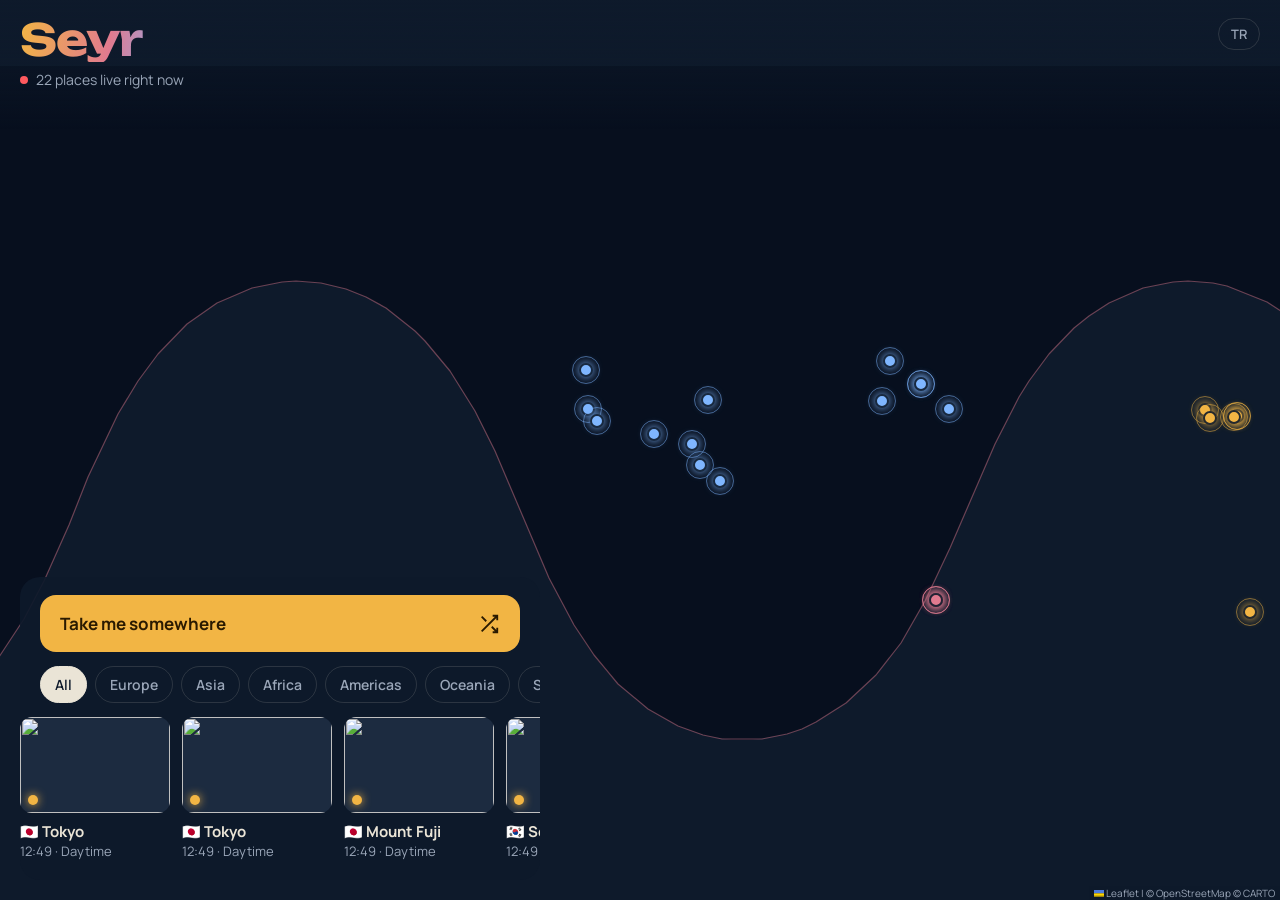
==== seyr/index.html @ b171900d "Seyr uygulamasını /seyr altına ekle Kaynak: github.com/kod34x-png/ilk-uygulama  Co-Authored-By: Clau" ====
<!doctype html>
<html lang="tr">
<head>
  <meta charset="utf-8">
  <meta name="viewport" content="width=device-width, initial-scale=1, viewport-fit=cover">
  <title>Seyr — Dünyayı canlı izle</title>
  <meta name="description" content="Dünyanın meydanlarını, sahillerini ve şehirlerini şu an, canlı izle.">
  <meta name="theme-color" content="#0E1A2B">
  <meta name="apple-mobile-web-app-capable" content="yes">
  <meta name="mobile-web-app-capable" content="yes">
  <meta name="apple-mobile-web-app-status-bar-style" content="black-translucent">
  <meta name="apple-mobile-web-app-title" content="Seyr">
  <meta property="og:title" content="Seyr — Dünyayı canlı izle">
  <meta property="og:description" content="Dünyanın meydanlarını şu an, canlı izle.">
  <meta property="og:image" content="https://kod34x-png.github.io/seyr/icons/og.png">
  <link rel="manifest" href="manifest.webmanifest">
  <link rel="icon" href="icons/icon-192.png">
  <link rel="apple-touch-icon" href="icons/apple-touch-icon.png">
  <link rel="preconnect" href="https://fonts.googleapis.com">
  <link rel="preconnect" href="https://fonts.gstatic.com" crossorigin>
  <link href="https://fonts.googleapis.com/css2?family=Manrope:wght@400;500;600;700&family=Unbounded:wght@500;700&display=swap" rel="stylesheet">
  <link rel="stylesheet" href="lib/leaflet/leaflet.css">
  <link rel="stylesheet" href="style.css">
</head>
<body>
  <main id="home" aria-label="Harita">
    <div id="map" aria-hidden="true"></div>

    <header class="brand">
      <div>
        <h1 class="wordmark">Seyr</h1>
        <p class="live-line" id="liveLine"></p>
      </div>
      <button class="lang" id="langBtn" type="button" aria-label="Dili değiştir">EN</button>
    </header>

    <section class="sheet" aria-label="Yerler">
      <button class="go" id="goRandom" type="button"></button>
      <div class="chips" id="chips" role="tablist"></div>
      <div class="strip" id="strip"></div>
      <p class="empty" id="empty" hidden></p>
    </section>
  </main>

  <div id="player" hidden>
    <div class="feed" id="feed"></div>
    <nav class="topbar" aria-label="Gezinme">
      <button class="icon-btn" id="backBtn" type="button" aria-label="Geri">
        <svg viewBox="0 0 24 24" aria-hidden="true"><path d="M15 5l-7 7 7 7"/></svg>
      </button>
      <div class="topbar-title" id="topTitle"></div>
      <button class="icon-btn" id="homeBtn" type="button" aria-label="Haritaya dön">
        <svg viewBox="0 0 24 24" aria-hidden="true"><circle cx="12" cy="12" r="8.5"/><path d="M3.5 12h17M12 3.5c2.6 2.4 3.8 5.3 3.8 8.5s-1.2 6.1-3.8 8.5c-2.6-2.4-3.8-5.3-3.8-8.5s1.2-6.1 3.8-8.5z"/></svg>
      </button>
    </nav>
    <div class="hint" id="hint" hidden></div>
  </div>

  <div class="toast" id="toast" role="status" aria-live="polite"></div>

  <script src="lib/leaflet/leaflet.js"></script>
  <script src="cams.js"></script>
  <script src="app.js"></script>
</body>
</html>
---- seyr/lib/leaflet/leaflet.css ----
/* required styles */

.leaflet-pane,
.leaflet-tile,
.leaflet-marker-icon,
.leaflet-marker-shadow,
.leaflet-tile-container,
.leaflet-pane > svg,
.leaflet-pane > canvas,
.leaflet-zoom-box,
.leaflet-image-layer,
.leaflet-layer {
	position: absolute;
	left: 0;
	top: 0;
	}
.leaflet-container {
	overflow: hidden;
	}
.leaflet-tile,
.leaflet-marker-icon,
.leaflet-marker-shadow {
	-webkit-user-select: none;
	   -moz-user-select: none;
	        user-select: none;
	  -webkit-user-drag: none;
	}
/* Prevents IE11 from highlighting tiles in blue */
.leaflet-tile::selection {
	background: transparent;
}
/* Safari renders non-retina tile on retina better with this, but Chrome is worse */
.leaflet-safari .leaflet-tile {
	image-rendering: -webkit-optimize-contrast;
	}
/* hack that prevents hw layers "stretching" when loading new tiles */
.leaflet-safari .leaflet-tile-container {
	width: 1600px;
	height: 1600px;
	-webkit-transform-origin: 0 0;
	}
.leaflet-marker-icon,
.leaflet-marker-shadow {
	display: block;
	}
/* .leaflet-container svg: reset svg max-width decleration shipped in Joomla! (joomla.org) 3.x */
/* .leaflet-container img: map is broken in FF if you have max-width: 100% on tiles */
.leaflet-container .leaflet-overlay-pane svg {
	max-width: none !important;
	max-height: none !important;
	}
.leaflet-container .leaflet-marker-pane img,
.leaflet-container .leaflet-shadow-pane img,
.leaflet-container .leaflet-tile-pane img,
.leaflet-container img.leaflet-image-layer,
.leaflet-container .leaflet-tile {
	max-width: none !important;
	max-height: none !important;
	width: auto;
	padding: 0;
	}

.leaflet-container img.leaflet-tile {
	/* See: https://bugs.chromium.org/p/chromium/issues/detail?id=600120 */
	mix-blend-mode: plus-lighter;
}

.leaflet-container.leaflet-touch-zoom {
	-ms-touch-action: pan-x pan-y;
	touch-action: pan-x pan-y;
	}
.leaflet-container.leaflet-touch-drag {
	-ms-touch-action: pinch-zoom;
	/* Fallback for FF which doesn't support pinch-zoom */
	touch-action: none;
	touch-action: pinch-zoom;
}
.leaflet-container.leaflet-touch-drag.leaflet-touch-zoom {
	-ms-touch-action: none;
	touch-action: none;
}
.leaflet-container {
	-webkit-tap-highlight-color: transparent;
}
.leaflet-container a {
	-webkit-tap-highlight-color: rgba(51, 181, 229, 0.4);
}
.leaflet-tile {
	filter: inherit;
	visibility: hidden;
	}
.leaflet-tile-loaded {
	visibility: inherit;
	}
.leaflet-zoom-box {
	width: 0;
	height: 0;
	-moz-box-sizing: border-box;
	     box-sizing: border-box;
	z-index: 800;
	}
/* workaround for https://bugzilla.mozilla.org/show_bug.cgi?id=888319 */
.leaflet-overlay-pane svg {
	-moz-user-select: none;
	}

.leaflet-pane         { z-index: 400; }

.leaflet-tile-pane    { z-index: 200; }
.leaflet-overlay-pane { z-index: 400; }
.leaflet-shadow-pane  { z-index: 500; }
.leaflet-marker-pane  { z-index: 600; }
.leaflet-tooltip-pane   { z-index: 650; }
.leaflet-popup-pane   { z-index: 700; }

.leaflet-map-pane canvas { z-index: 100; }
.leaflet-map-pane svg    { z-index: 200; }

.leaflet-vml-shape {
	width: 1px;
	height: 1px;
	}
.lvml {
	behavior: url(#default#VML);
	display: inline-block;
	position: absolute;
	}


/* control positioning */

.leaflet-control {
	position: relative;
	z-index: 800;
	pointer-events: visiblePainted; /* IE 9-10 doesn't have auto */
	pointer-events: auto;
	}
.leaflet-top,
.leaflet-bottom {
	position: absolute;
	z-index: 1000;
	pointer-events: none;
	}
.leaflet-top {
	top: 0;
	}
.leaflet-right {
	right: 0;
	}
.leaflet-bottom {
	bottom: 0;
	}
.leaflet-left {
	left: 0;
	}
.leaflet-control {
	float: left;
	clear: both;
	}
.leaflet-right .leaflet-control {
	float: right;
	}
.leaflet-top .leaflet-control {
	margin-top: 10px;
	}
.leaflet-bottom .leaflet-control {
	margin-bottom: 10px;
	}
.leaflet-left .leaflet-control {
	margin-left: 10px;
	}
.leaflet-right .leaflet-control {
	margin-right: 10px;
	}


/* zoom and fade animations */

.leaflet-fade-anim .leaflet-popup {
	opacity: 0;
	-webkit-transition: opacity 0.2s linear;
	   -moz-transition: opacity 0.2s linear;
	        transition: opacity 0.2s linear;
	}
.leaflet-fade-anim .leaflet-map-pane .leaflet-popup {
	opacity: 1;
	}
.leaflet-zoom-animated {
	-webkit-transform-origin: 0 0;
	    -ms-transform-origin: 0 0;
	        transform-origin: 0 0;
	}
svg.leaflet-zoom-animated {
	will-change: transform;
}

.leaflet-zoom-anim .leaflet-zoom-animated {
	-webkit-transition: -webkit-transform 0.25s cubic-bezier(0,0,0.25,1);
	   -moz-transition:    -moz-transform 0.25s cubic-bezier(0,0,0.25,1);
	        transition:         transform 0.25s cubic-bezier(0,0,0.25,1);
	}
.leaflet-zoom-anim .leaflet-tile,
.leaflet-pan-anim .leaflet-tile {
	-webkit-transition: none;
	   -moz-transition: none;
	        transition: none;
	}

.leaflet-zoom-anim .leaflet-zoom-hide {
	visibility: hidden;
	}


/* cursors */

.leaflet-interactive {
	cursor: pointer;
	}
.leaflet-grab {
	cursor: -webkit-grab;
	cursor:    -moz-grab;
	cursor:         grab;
	}
.leaflet-crosshair,
.leaflet-crosshair .leaflet-interactive {
	cursor: crosshair;
	}
.leaflet-popup-pane,
.leaflet-control {
	cursor: auto;
	}
.leaflet-dragging .leaflet-grab,
.leaflet-dragging .leaflet-grab .leaflet-interactive,
.leaflet-dragging .leaflet-marker-draggable {
	cursor: move;
	cursor: -webkit-grabbing;
	cursor:    -moz-grabbing;
	cursor:         grabbing;
	}

/* marker & overlays interactivity */
.leaflet-marker-icon,
.leaflet-marker-shadow,
.leaflet-image-layer,
.leaflet-pane > svg path,
.leaflet-tile-container {
	pointer-events: none;
	}

.leaflet-marker-icon.leaflet-interactive,
.leaflet-image-layer.leaflet-interactive,
.leaflet-pane > svg path.leaflet-interactive,
svg.leaflet-image-layer.leaflet-interactive path {
	pointer-events: visiblePainted; /* IE 9-10 doesn't have auto */
	pointer-events: auto;
	}

/* visual tweaks */

.leaflet-container {
	background: #ddd;
	outline-offset: 1px;
	}
.leaflet-container a {
	color: #0078A8;
	}
.leaflet-zoom-box {
	border: 2px dotted #38f;
	background: rgba(255,255,255,0.5);
	}


/* general typography */
.leaflet-container {
	font-family: "Helvetica Neue", Arial, Helvetica, sans-serif;
	font-size: 12px;
	font-size: 0.75rem;
	line-height: 1.5;
	}


/* general toolbar styles */

.leaflet-bar {
	box-shadow: 0 1px 5px rgba(0,0,0,0.65);
	border-radius: 4px;
	}
.leaflet-bar a {
	background-color: #fff;
	border-bottom: 1px solid #ccc;
	width: 26px;
	height: 26px;
	line-height: 26px;
	display: block;
	text-align: center;
	text-decoration: none;
	color: black;
	}
.leaflet-bar a,
.leaflet-control-layers-toggle {
	background-position: 50% 50%;
	background-repeat: no-repeat;
	display: block;
	}
.leaflet-bar a:hover,
.leaflet-bar a:focus {
	background-color: #f4f4f4;
	}
.leaflet-bar a:first-child {
	border-top-left-radius: 4px;
	border-top-right-radius: 4px;
	}
.leaflet-bar a:last-child {
	border-bottom-left-radius: 4px;
	border-bottom-right-radius: 4px;
	border-bottom: none;
	}
.leaflet-bar a.leaflet-disabled {
	cursor: default;
	background-color: #f4f4f4;
	color: #bbb;
	}

.leaflet-touch .leaflet-bar a {
	width: 30px;
	height: 30px;
	line-height: 30px;
	}
.leaflet-touch .leaflet-bar a:first-child {
	border-top-left-radius: 2px;
	border-top-right-radius: 2px;
	}
.leaflet-touch .leaflet-bar a:last-child {
	border-bottom-left-radius: 2px;
	border-bottom-right-radius: 2px;
	}

/* zoom control */

.leaflet-control-zoom-in,
.leaflet-control-zoom-out {
	font: bold 18px 'Lucida Console', Monaco, monospace;
	text-indent: 1px;
	}

.leaflet-touch .leaflet-control-zoom-in, .leaflet-touch .leaflet-control-zoom-out  {
	font-size: 22px;
	}


/* layers control */

.leaflet-control-layers {
	box-shadow: 0 1px 5px rgba(0,0,0,0.4);
	background: #fff;
	border-radius: 5px;
	}
.leaflet-control-layers-toggle {
	background-image: url(images/layers.png);
	width: 36px;
	height: 36px;
	}
.leaflet-retina .leaflet-control-layers-toggle {
	background-image: url(images/layers-2x.png);
	background-size: 26px 26px;
	}
.leaflet-touch .leaflet-control-layers-toggle {
	width: 44px;
	height: 44px;
	}
.leaflet-control-layers .leaflet-control-layers-list,
.leaflet-control-layers-expanded .leaflet-control-layers-toggle {
	display: none;
	}
.leaflet-control-layers-expanded .leaflet-control-layers-list {
	display: block;
	position: relative;
	}
.leaflet-control-layers-expanded {
	padding: 6px 10px 6px 6px;
	color: #333;
	background: #fff;
	}
.leaflet-control-layers-scrollbar {
	overflow-y: scroll;
	overflow-x: hidden;
	padding-right: 5px;
	}
.leaflet-control-layers-selector {
	margin-top: 2px;
	position: relative;
	top: 1px;
	}
.leaflet-control-layers label {
	display: block;
	font-size: 13px;
	font-size: 1.08333em;
	}
.leaflet-control-layers-separator {
	height: 0;
	border-top: 1px solid #ddd;
	margin: 5px -10px 5px -6px;
	}

/* Default icon URLs */
.leaflet-default-icon-path { /* used only in path-guessing heuristic, see L.Icon.Default */
	background-image: url(images/marker-icon.png);
	}


/* attribution and scale controls */

.leaflet-container .leaflet-control-attribution {
	background: #fff;
	background: rgba(255, 255, 255, 0.8);
	margin: 0;
	}
.leaflet-control-attribution,
.leaflet-control-scale-line {
	padding: 0 5px;
	color: #333;
	line-height: 1.4;
	}
.leaflet-control-attribution a {
	text-decoration: none;
	}
.leaflet-control-attribution a:hover,
.leaflet-control-attribution a:focus {
	text-decoration: underline;
	}
.leaflet-attribution-flag {
	display: inline !important;
	vertical-align: baseline !important;
	width: 1em;
	height: 0.6669em;
	}
.leaflet-left .leaflet-control-scale {
	margin-left: 5px;
	}
.leaflet-bottom .leaflet-control-scale {
	margin-bottom: 5px;
	}
.leaflet-control-scale-line {
	border: 2px solid #777;
	border-top: none;
	line-height: 1.1;
	padding: 2px 5px 1px;
	white-space: nowrap;
	-moz-box-sizing: border-box;
	     box-sizing: border-box;
	background: rgba(255, 255, 255, 0.8);
	text-shadow: 1px 1px #fff;
	}
.leaflet-control-scale-line:not(:first-child) {
	border-top: 2px solid #777;
	border-bottom: none;
	margin-top: -2px;
	}
.leaflet-control-scale-line:not(:first-child):not(:last-child) {
	border-bottom: 2px solid #777;
	}

.leaflet-touch .leaflet-control-attribution,
.leaflet-touch .leaflet-control-layers,
.leaflet-touch .leaflet-bar {
	box-shadow: none;
	}
.leaflet-touch .leaflet-control-layers,
.leaflet-touch .leaflet-bar {
	border: 2px solid rgba(0,0,0,0.2);
	background-clip: padding-box;
	}


/* popup */

.leaflet-popup {
	position: absolute;
	text-align: center;
	margin-bottom: 20px;
	}
.leaflet-popup-content-wrapper {
	padding: 1px;
	text-align: left;
	border-radius: 12px;
	}
.leaflet-popup-content {
	margin: 13px 24px 13px 20px;
	line-height: 1.3;
	font-size: 13px;
	font-size: 1.08333em;
	min-height: 1px;
	}
.leaflet-popup-content p {
	margin: 17px 0;
	margin: 1.3em 0;
	}
.leaflet-popup-tip-container {
	width: 40px;
	height: 20px;
	position: absolute;
	left: 50%;
	margin-top: -1px;
	margin-left: -20px;
	overflow: hidden;
	pointer-events: none;
	}
.leaflet-popup-tip {
	width: 17px;
	height: 17px;
	padding: 1px;

	margin: -10px auto 0;
	pointer-events: auto;

	-webkit-transform: rotate(45deg);
	   -moz-transform: rotate(45deg);
	    -ms-transform: rotate(45deg);
	        transform: rotate(45deg);
	}
.leaflet-popup-content-wrapper,
.leaflet-popup-tip {
	background: white;
	color: #333;
	box-shadow: 0 3px 14px rgba(0,0,0,0.4);
	}
.leaflet-container a.leaflet-popup-close-button {
	position: absolute;
	top: 0;
	right: 0;
	border: none;
	text-align: center;
	width: 24px;
	height: 24px;
	font: 16px/24px Tahoma, Verdana, sans-serif;
	color: #757575;
	text-decoration: none;
	background: transparent;
	}
.leaflet-container a.leaflet-popup-close-button:hover,
.leaflet-container a.leaflet-popup-close-button:focus {
	color: #585858;
	}
.leaflet-popup-scrolled {
	overflow: auto;
	}

.leaflet-oldie .leaflet-popup-content-wrapper {
	-ms-zoom: 1;
	}
.leaflet-oldie .leaflet-popup-tip {
	width: 24px;
	margin: 0 auto;

	-ms-filter: "progid:DXImageTransform.Microsoft.Matrix(M11=0.70710678, M12=0.70710678, M21=-0.70710678, M22=0.70710678)";
	filter: progid:DXImageTransform.Microsoft.Matrix(M11=0.70710678, M12=0.70710678, M21=-0.70710678, M22=0.70710678);
	}

.leaflet-oldie .leaflet-control-zoom,
.leaflet-oldie .leaflet-control-layers,
.leaflet-oldie .leaflet-popup-content-wrapper,
.leaflet-oldie .leaflet-popup-tip {
	border: 1px solid #999;
	}


/* div icon */

.leaflet-div-icon {
	background: #fff;
	border: 1px solid #666;
	}


/* Tooltip */
/* Base styles for the element that has a tooltip */
.leaflet-tooltip {
	position: absolute;
	padding: 6px;
	background-color: #fff;
	border: 1px solid #fff;
	border-radius: 3px;
	color: #222;
	white-space: nowrap;
	-webkit-user-select: none;
	-moz-user-select: none;
	-ms-user-select: none;
	user-select: none;
	pointer-events: none;
	box-shadow: 0 1px 3px rgba(0,0,0,0.4);
	}
.leaflet-tooltip.leaflet-interactive {
	cursor: pointer;
	pointer-events: auto;
	}
.leaflet-tooltip-top:before,
.leaflet-tooltip-bottom:before,
.leaflet-tooltip-left:before,
.leaflet-tooltip-right:before {
	position: absolute;
	pointer-events: none;
	border: 6px solid transparent;
	background: transparent;
	content: "";
	}

/* Directions */

.leaflet-tooltip-bottom {
	margin-top: 6px;
}
.leaflet-tooltip-top {
	margin-top: -6px;
}
.leaflet-tooltip-bottom:before,
.leaflet-tooltip-top:before {
	left: 50%;
	margin-left: -6px;
	}
.leaflet-tooltip-top:before {
	bottom: 0;
	margin-bottom: -12px;
	border-top-color: #fff;
	}
.leaflet-tooltip-bottom:before {
	top: 0;
	margin-top: -12px;
	margin-left: -6px;
	border-bottom-color: #fff;
	}
.leaflet-tooltip-left {
	margin-left: -6px;
}
.leaflet-tooltip-right {
	margin-left: 6px;
}
.leaflet-tooltip-left:before,
.leaflet-tooltip-right:before {
	top: 50%;
	margin-top: -6px;
	}
.leaflet-tooltip-left:before {
	right: 0;
	margin-right: -12px;
	border-left-color: #fff;
	}
.leaflet-tooltip-right:before {
	left: 0;
	margin-left: -12px;
	border-right-color: #fff;
	}

/* Printing */

@media print {
	/* Prevent printers from removing background-images of controls. */
	.leaflet-control {
		-webkit-print-color-adjust: exact;
		print-color-adjust: exact;
		}
	}
---- seyr/style.css ----
:root {
  --sea: #0E1A2B;
  --land: #1C2B40;
  --sun: #F2B544;
  --dusk: #E07A8F;
  --night: #7FB6FF;
  --text: #EAE4D6;
  --muted: #9AA6B8;
  --glass: rgba(14, 26, 43, 0.78);
  --line: rgba(234, 228, 214, 0.14);
  --safe-top: env(safe-area-inset-top, 0px);
  --safe-bottom: env(safe-area-inset-bottom, 0px);
  --display: "Unbounded", system-ui, sans-serif;
  --body: "Manrope", system-ui, sans-serif;
}

* { box-sizing: border-box; }
html, body { margin: 0; height: 100%; background: var(--sea); color: var(--text); font-family: var(--body); -webkit-font-smoothing: antialiased; }
body { overflow: hidden; overscroll-behavior: none; }
button { font: inherit; color: inherit; cursor: pointer; }
button:focus-visible, a:focus-visible { outline: 2px solid var(--sun); outline-offset: 3px; }
[hidden] { display: none !important; }

/* ---------- Ana sayfa ---------- */
#home { position: fixed; inset: 0; }
#map { position: absolute; inset: 0; background: var(--sea); }
.leaflet-container { background: var(--sea); font-family: var(--body); }
.leaflet-control-attribution { background: rgba(14,26,43,.6) !important; color: var(--muted) !important; font-size: 10px; }
.leaflet-control-attribution a { color: var(--muted) !important; }
.night-shade { mix-blend-mode: multiply; }

.brand {
  position: absolute; top: 0; left: 0; right: 0; z-index: 500;
  display: flex; justify-content: space-between; align-items: flex-start;
  padding: calc(var(--safe-top) + 18px) 20px 40px;
  background: linear-gradient(to bottom, rgba(14,26,43,.92), rgba(14,26,43,0));
  pointer-events: none;
}
.brand > * { pointer-events: auto; }
.wordmark {
  margin: 0; font-family: var(--display); font-weight: 700;
  font-size: 44px; line-height: 1; letter-spacing: -0.02em;
  background: linear-gradient(100deg, var(--sun) 0%, var(--dusk) 55%, var(--night) 100%);
  -webkit-background-clip: text; background-clip: text; color: transparent;
}
.live-line { margin: 8px 0 0; font-size: 14px; color: var(--muted); display: flex; align-items: center; gap: 8px; }
.live-dot { width: 8px; height: 8px; border-radius: 50%; background: #FF5A5F; box-shadow: 0 0 0 0 rgba(255,90,95,.6); animation: pulse 2s infinite; }
@keyframes pulse { 70% { box-shadow: 0 0 0 8px rgba(255,90,95,0); } 100% { box-shadow: 0 0 0 0 rgba(255,90,95,0); } }
.lang { background: transparent; border: 1px solid var(--line); border-radius: 999px; padding: 6px 12px; font-size: 13px; font-weight: 600; color: var(--muted); }

.sheet {
  position: absolute; left: 0; right: 0; bottom: 0; z-index: 500;
  padding: 18px 0 calc(var(--safe-bottom) + 16px);
  background: linear-gradient(to top, rgba(14,26,43,.98) 70%, rgba(14,26,43,0));
}
.go {
  display: block; width: calc(100% - 40px); margin: 0 20px 14px; padding: 17px 20px;
  border: 0; border-radius: 16px; background: var(--sun); color: #2A1A00;
  font-weight: 700; font-size: 17px; text-align: left;
  display: flex; align-items: center; justify-content: space-between;
}
.go svg { width: 22px; height: 22px; fill: none; stroke: currentColor; stroke-width: 2; }
.go:active { transform: scale(.985); }

.chips { display: flex; gap: 8px; overflow-x: auto; padding: 0 20px 12px; scrollbar-width: none; }
.chips::-webkit-scrollbar, .strip::-webkit-scrollbar { display: none; }
.chip {
  flex: none; padding: 8px 14px; border-radius: 999px; border: 1px solid var(--line);
  background: transparent; color: var(--muted); font-size: 14px; font-weight: 600; white-space: nowrap;
}
.chip[aria-selected="true"] { background: var(--text); color: var(--sea); border-color: var(--text); }

.strip { display: flex; gap: 12px; overflow-x: auto; padding: 2px 20px 4px; scroll-snap-type: x mandatory; scrollbar-width: none; }
.card {
  flex: none; width: 150px; scroll-snap-align: start; padding: 0; border: 0; background: none; text-align: left;
}
.card-img { position: relative; width: 150px; height: 96px; border-radius: 12px; overflow: hidden; background: var(--land); }
.card-img img { width: 100%; height: 100%; object-fit: cover; display: block; }
.card-sun { position: absolute; left: 8px; bottom: 8px; width: 10px; height: 10px; border-radius: 50%; }
.card-fav { position: absolute; right: 8px; top: 6px; font-size: 13px; }
.card-city { margin-top: 8px; font-weight: 700; font-size: 15px; white-space: nowrap; overflow: hidden; text-overflow: ellipsis; }
.card-time { font-size: 13px; color: var(--muted); }
.empty { margin: 4px 20px 0; color: var(--muted); font-size: 14px; }

.sun-day { background: var(--sun); box-shadow: 0 0 10px var(--sun); }
.sun-twilight { background: var(--dusk); box-shadow: 0 0 10px var(--dusk); }
.sun-night { background: var(--night); box-shadow: 0 0 10px var(--night); }

/* Harita noktaları */
.pin { width: 14px; height: 14px; border-radius: 50%; border: 2px solid rgba(14,26,43,.9); }
.pin::after { content: ""; position: absolute; inset: -7px; border-radius: 50%; border: 1px solid currentColor; opacity: .5; }
.pin.sun-day { color: var(--sun); } .pin.sun-twilight { color: var(--dusk); } .pin.sun-night { color: var(--night); }

/* ---------- İzleme ---------- */
#player { position: fixed; inset: 0; z-index: 1000; background: #000; }
.feed { position: absolute; inset: 0; overflow-y: auto; scroll-snap-type: y mandatory; overscroll-behavior: contain; scrollbar-width: none; }
.feed::-webkit-scrollbar { display: none; }
.slide { position: relative; height: 100%; height: 100dvh; scroll-snap-align: start; scroll-snap-stop: always; overflow: hidden; background: var(--sea); }
.slide-bg { position: absolute; inset: -40px; background-size: cover; background-position: center; filter: blur(28px) brightness(.45) saturate(1.2); transform: scale(1.1); }
.frame { position: absolute; left: 0; right: 0; top: 50%; transform: translateY(-58%); aspect-ratio: 16 / 9; width: 100%; }
.frame iframe, .frame > div { position: absolute; inset: 0; width: 100%; height: 100%; border: 0; }
.frame-thumb { position: absolute; inset: 0; width: 100%; height: 100%; object-fit: cover; }
@media (orientation: landscape) {
  .frame { top: 0; bottom: 0; transform: none; height: 100%; width: auto; margin: 0 auto; }
}

.down { position: absolute; inset: 0; display: grid; place-items: center; background: rgba(14,26,43,.85); text-align: center; padding: 20px; font-weight: 600; }

.info {
  position: absolute; left: 0; right: 76px; bottom: 0;
  padding: 0 20px calc(var(--safe-bottom) + 28px);
}
.info-place { margin: 0; font-family: var(--display); font-weight: 700; font-size: 30px; line-height: 1.08; letter-spacing: -0.01em; }
.info-spot { margin: 6px 0 14px; font-size: 16px; color: var(--muted); }
.facts { display: flex; flex-wrap: wrap; gap: 8px; }
.fact { display: inline-flex; align-items: center; gap: 7px; padding: 7px 12px; border-radius: 999px; background: rgba(234,228,214,.1); font-size: 14px; font-weight: 600; }
.fact .dot { width: 8px; height: 8px; border-radius: 50%; }
.source { display: block; margin-top: 14px; font-size: 12px; color: var(--muted); text-decoration: none; }

.actions {
  position: absolute; right: 12px; bottom: calc(var(--safe-bottom) + 28px);
  display: flex; flex-direction: column; gap: 14px;
}
.act { width: 64px; display: flex; flex-direction: column; align-items: center; gap: 4px; background: none; border: 0; font-size: 11px; font-weight: 600; color: var(--text); }
.act span.ic { width: 48px; height: 48px; border-radius: 50%; display: grid; place-items: center; background: rgba(234,228,214,.12); backdrop-filter: blur(8px); -webkit-backdrop-filter: blur(8px); }
.act svg { width: 22px; height: 22px; fill: none; stroke: currentColor; stroke-width: 1.9; stroke-linecap: round; stroke-linejoin: round; }
.act.on svg { fill: var(--dusk); stroke: var(--dusk); }

.topbar {
  position: absolute; top: 0; left: 0; right: 0; z-index: 5;
  display: flex; align-items: center; gap: 8px;
  padding: calc(var(--safe-top) + 10px) 12px 24px;
  background: linear-gradient(to bottom, rgba(0,0,0,.6), rgba(0,0,0,0));
}
.icon-btn { width: 44px; height: 44px; border-radius: 50%; border: 0; background: rgba(234,228,214,.14); display: grid; place-items: center; backdrop-filter: blur(8px); -webkit-backdrop-filter: blur(8px); }
.icon-btn svg { width: 22px; height: 22px; fill: none; stroke: var(--text); stroke-width: 2; stroke-linecap: round; stroke-linejoin: round; }
.topbar-title { flex: 1; text-align: center; font-weight: 700; font-size: 15px; white-space: nowrap; overflow: hidden; text-overflow: ellipsis; }

.hint {
  position: absolute; left: 50%; bottom: 46%; transform: translateX(-50%); z-index: 6;
  padding: 10px 16px; border-radius: 999px; background: var(--glass); font-weight: 600; font-size: 14px; white-space: nowrap;
  animation: nudge 1.6s ease-in-out 3;
}
@keyframes nudge { 50% { transform: translate(-50%, -10px); } }

.end { display: grid; place-items: center; text-align: center; padding: 24px; }
.end h2 { font-family: var(--display); font-size: 26px; margin: 0 0 18px; }
.end .go { width: auto; margin: 10px auto; justify-content: center; }
.ghost { display: block; margin: 6px auto; padding: 14px 20px; background: none; border: 1px solid var(--line); border-radius: 16px; font-weight: 600; }

.toast {
  position: fixed; left: 50%; bottom: calc(var(--safe-bottom) + 110px); transform: translate(-50%, 20px);
  z-index: 2000; padding: 10px 16px; border-radius: 12px; background: var(--text); color: var(--sea);
  font-weight: 700; font-size: 14px; opacity: 0; pointer-events: none; transition: opacity .2s, transform .2s;
}
.toast.show { opacity: 1; transform: translate(-50%, 0); }

@media (min-width: 720px) {
  .sheet { max-width: 520px; left: 20px; right: auto; bottom: 20px; border-radius: 20px; background: rgba(14,26,43,.92); padding-bottom: 16px; }
  .info { max-width: 560px; }
}
@media (prefers-reduced-motion: reduce) {
  .live-dot, .hint { animation: none; }
  .go:active { transform: none; }
}
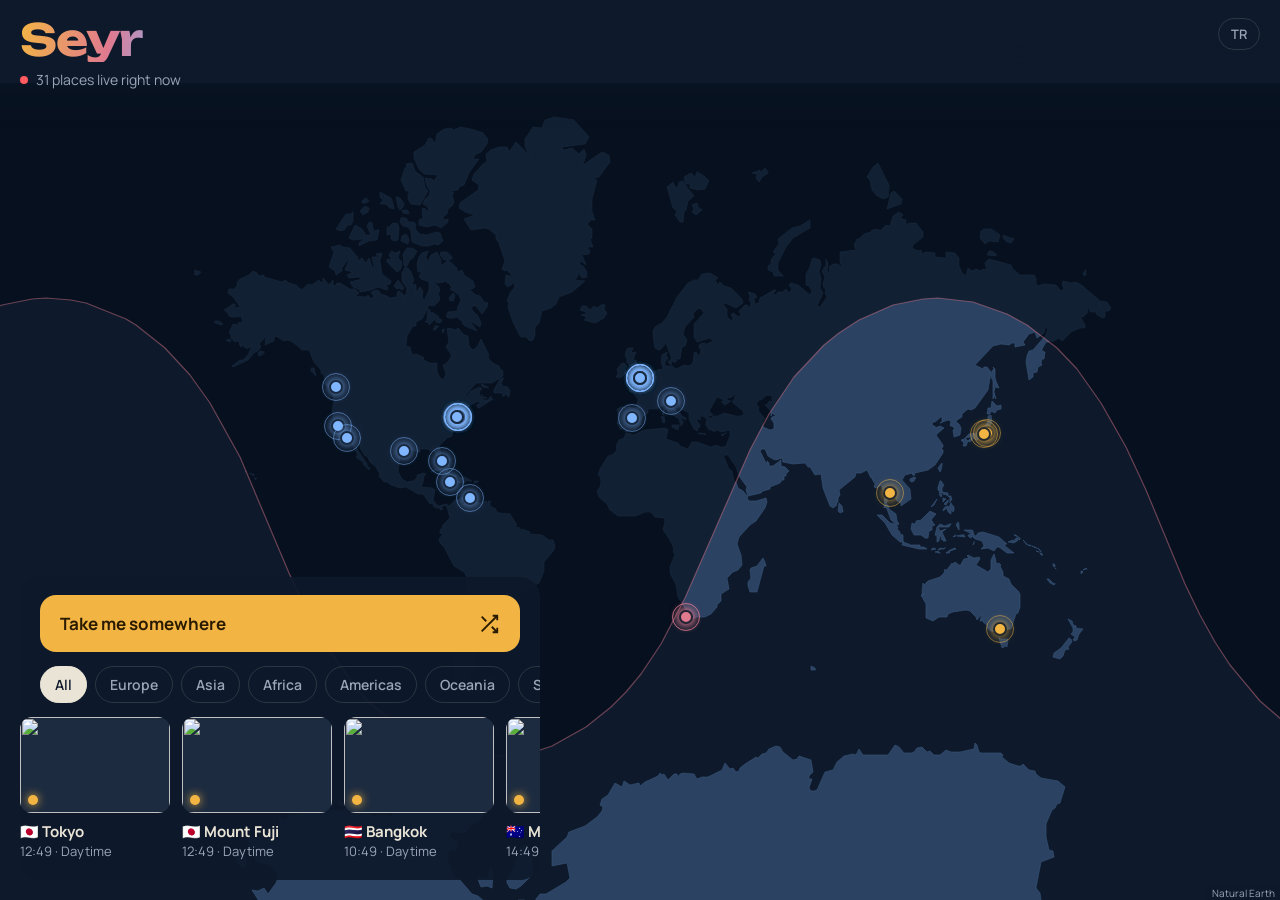
==== commit 211dd042: "Seyr: ses açık, Londra ve New York açık veri kameraları Co-Authored-By: Claude Opus 5.5 <noreply@ant" ====
--- a/seyr/index.html
+++ b/seyr/index.html
@@ -44,6 +44,13 @@
 
   <div id="player" hidden>
     <div class="feed" id="feed"></div>
+    <div class="frame stage moving" id="stage" data-mode="">
+      <div id="ytBox"></div>
+      <img id="stageImg" alt="">
+      <video id="stageVid" muted playsinline loop></video>
+      <div class="down" id="stageDown" hidden></div>
+      <button class="tap-sound" id="tapSound" type="button" hidden></button>
+    </div>
     <nav class="topbar" aria-label="Gezinme">
       <button class="icon-btn" id="backBtn" type="button" aria-label="Geri">
         <svg viewBox="0 0 24 24" aria-hidden="true"><path d="M15 5l-7 7 7 7"/></svg>
--- a/seyr/style.css
+++ b/seyr/style.css
@@ -163,3 +163,19 @@
   .live-dot, .hint { animation: none; }
   .go:active { transform: none; }
 }
+
+/* Tek oynatıcı sahnesi: kaydırmayı engellemesin diye dokunuşları geçirir */
+.stage { z-index: 2; background: #000; pointer-events: none; transition: opacity .18s ease; }
+.stage.moving { opacity: 0; }
+.stage #ytBox, .stage #stageImg, .stage #stageVid { position: absolute; inset: 0; width: 100%; height: 100%; border: 0; object-fit: cover; }
+.stage[data-mode="yt"] #stageImg, .stage[data-mode="yt"] #stageVid,
+.stage[data-mode="img"] #ytBox, .stage[data-mode="img"] #stageVid,
+.stage[data-mode="clip"] #ytBox, .stage[data-mode="clip"] #stageImg { display: none; }
+.stage .down { z-index: 3; }
+.tap-sound {
+  position: absolute; left: 50%; bottom: 12px; transform: translateX(-50%); z-index: 4;
+  pointer-events: auto; padding: 11px 18px; border: 0; border-radius: 999px;
+  background: var(--sun); color: #2A1A00; font-weight: 700; font-size: 15px; white-space: nowrap;
+  box-shadow: 0 6px 20px rgba(0,0,0,.4);
+}
+@media (prefers-reduced-motion: reduce) { .stage { transition: none; } }
